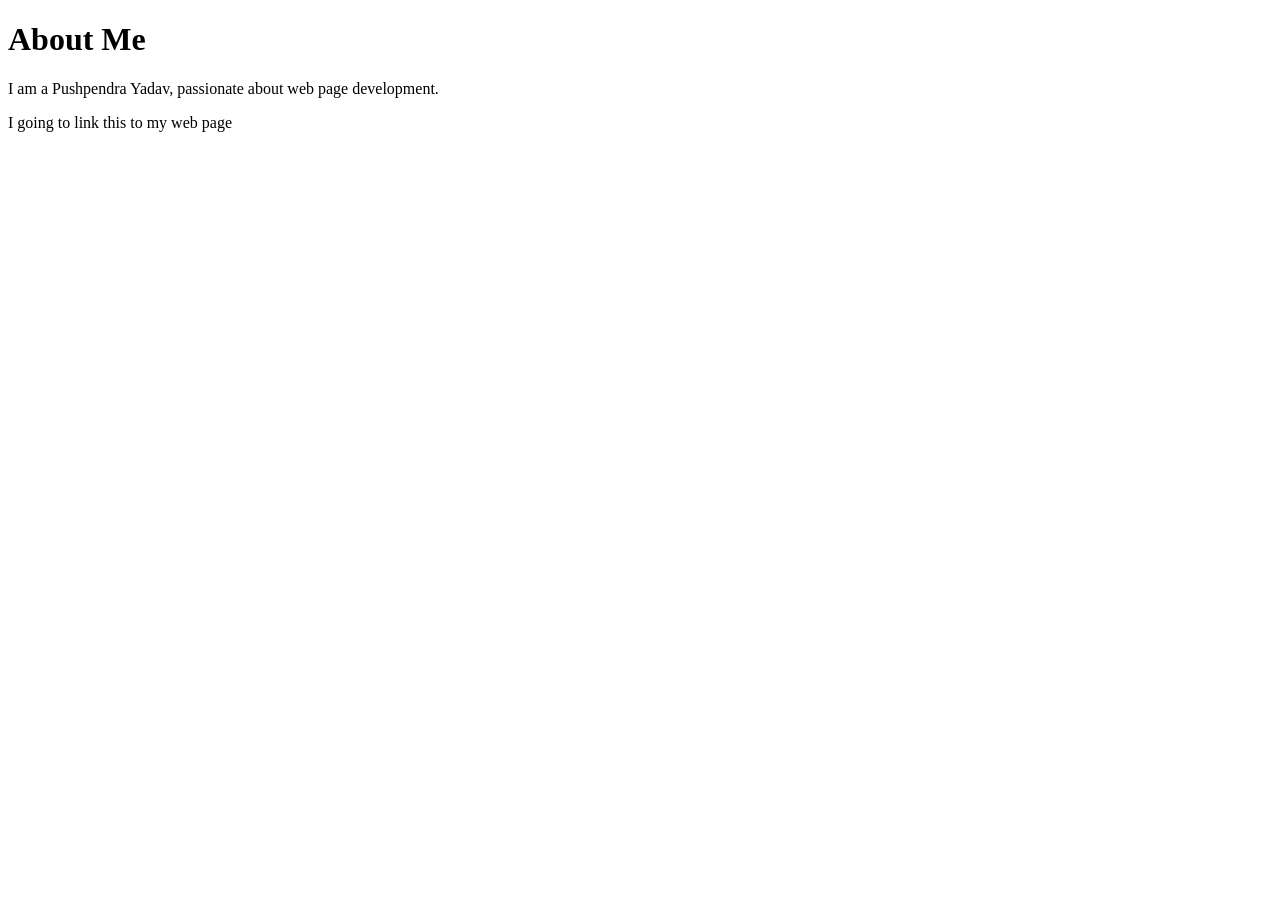
==== aboutme.html @ b74ad7c9 "Initial HTML project" ====
<!DOCTYPE html>
<html lang="en">
<head>
    <meta charset="UTF-8">
    <meta name="viewport" content="width=device-width, initial-scale=1.0">
    <title>Experience</title>
</head>
<body>
    <h1>About Me</h1> 
    <p>I am a Pushpendra Yadav, passionate about web page development.</p>  
    <p>I going to link this to my web page </p>
</body>
</html>
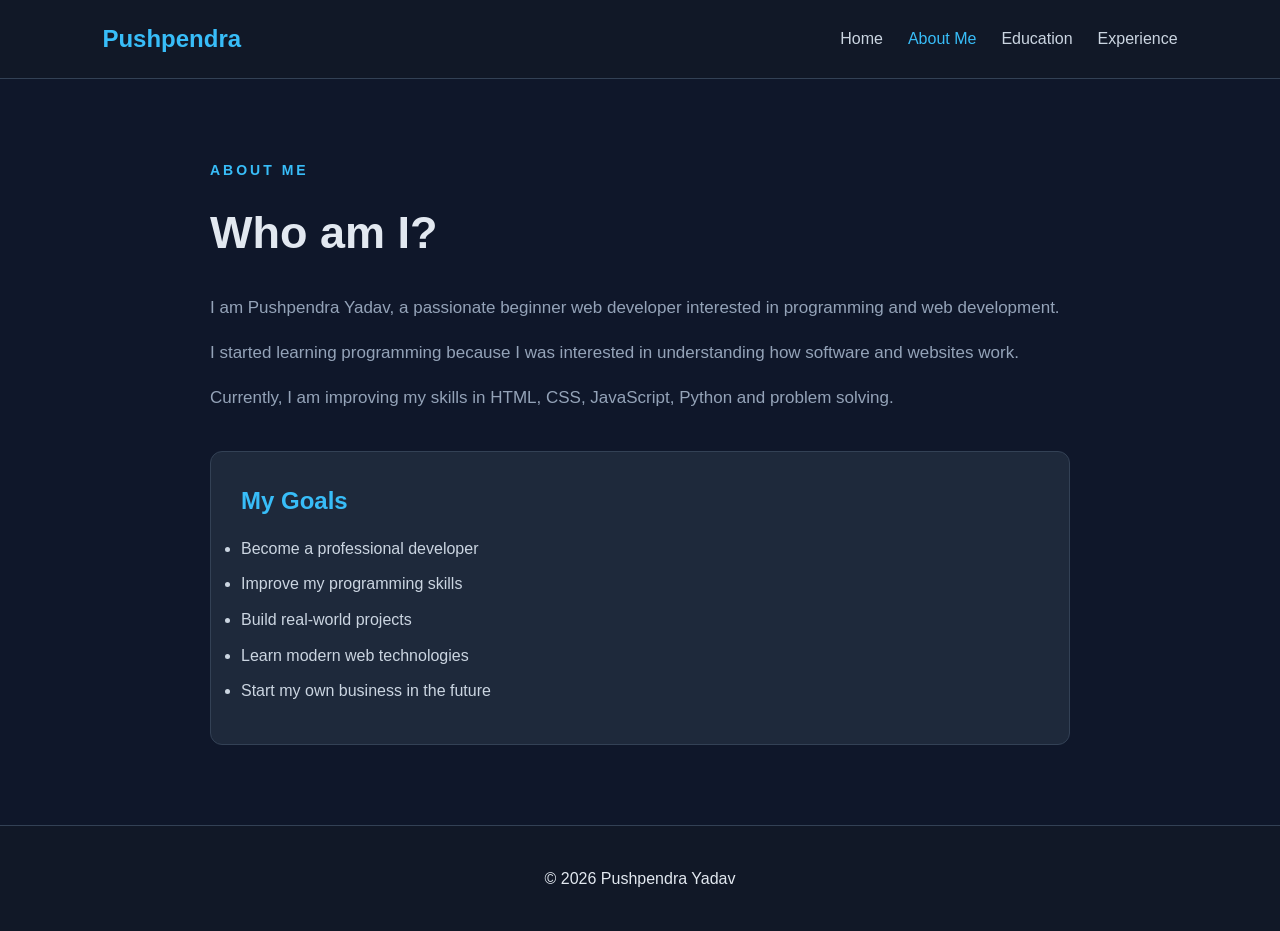
==== commit 431e80c6: "new changes in my web page" ====
--- a/aboutme.html
+++ b/aboutme.html
@@ -1,13 +1,74 @@
-<!DOCTYPE html>
+<!doctype html>
 <html lang="en">
-<head>
-    <meta charset="UTF-8">
-    <meta name="viewport" content="width=device-width, initial-scale=1.0">
-    <title>Experience</title>
-</head>
-<body>
-    <h1>About Me</h1> 
-    <p>I am a Pushpendra Yadav, passionate about web page development.</p>  
-    <p>I going to link this to my web page </p>
-</body>
-</html>+  <head>
+    <meta charset="UTF-8" />
+    <meta name="viewport" content="width=device-width, initial-scale=1.0" />
+
+    <title>About Me | Pushpendra Yadav</title>
+
+    <link rel="stylesheet" href="style.css" />
+  </head>
+
+  <body>
+    <!-- Navigation -->
+    <header class="navbar">
+      <div class="logo">Pushpendra</div>
+
+      <nav>
+        <a href="index.html"> Home </a>
+
+        <a href="aboutme.html" class="active"> About Me </a>
+
+        <a href="education.html"> Education </a>
+
+        <a href="experience.html"> Experience </a>
+      </nav>
+    </header>
+
+    <!-- About Section -->
+    <main>
+      <section class="page-section">
+        <p class="welcome">ABOUT ME</p>
+
+        <h1>Who am I?</h1>
+
+        <p>
+          I am Pushpendra Yadav, a passionate beginner web developer interested
+          in programming and web development.
+        </p>
+
+        <p>
+          I started learning programming because I was interested in
+          understanding how software and websites work.
+        </p>
+
+        <p>
+          Currently, I am improving my skills in HTML, CSS, JavaScript, Python
+          and problem solving.
+        </p>
+
+        <div class="info-box">
+          <h2>My Goals</h2>
+
+          <ul>
+            <li>Become a professional developer</li>
+
+            <li>Improve my programming skills</li>
+
+            <li>Build real-world projects</li>
+
+            <li>Learn modern web technologies</li>
+
+            <li>Start my own business in the future</li>
+          </ul>
+        </div>
+      </section>
+    </main>
+
+    <footer>
+      <p>© 2026 Pushpendra Yadav</p>
+    </footer>
+
+    <script src="script.js"></script>
+  </body>
+</html>
--- a/style.css
+++ b/style.css
@@ -0,0 +1,491 @@
+/* =========================
+   BASIC RESET
+========================= */
+
+* {
+  margin: 0;
+  padding: 0;
+  box-sizing: border-box;
+}
+
+body {
+  font-family: Arial, sans-serif;
+  background: #0f172a;
+  color: #e2e8f0;
+  line-height: 1.6;
+}
+
+/* =========================
+   NAVBAR
+========================= */
+
+.navbar {
+  width: 100%;
+  padding: 20px 8%;
+
+  display: flex;
+  justify-content: space-between;
+  align-items: center;
+
+  background: #111827;
+
+  border-bottom: 1px solid #334155;
+}
+
+.logo {
+  font-size: 24px;
+  font-weight: bold;
+  color: #38bdf8;
+}
+
+nav {
+  display: flex;
+  gap: 25px;
+}
+
+nav a {
+  text-decoration: none;
+  color: #cbd5e1;
+
+  font-size: 16px;
+
+  transition: 0.3s;
+}
+
+nav a:hover,
+nav a.active {
+  color: #38bdf8;
+}
+
+/* =========================
+   HERO
+========================= */
+
+.hero {
+  min-height: 70vh;
+
+  display: flex;
+  align-items: center;
+  justify-content: center;
+
+  text-align: center;
+
+  padding: 60px 20px;
+
+  background: radial-gradient(circle at top, #1e3a5f, #0f172a 60%);
+}
+
+.hero-content {
+  max-width: 800px;
+}
+
+.welcome {
+  color: #38bdf8;
+
+  font-size: 14px;
+
+  font-weight: bold;
+
+  letter-spacing: 3px;
+
+  margin-bottom: 15px;
+}
+
+.hero h1 {
+  font-size: 52px;
+
+  margin-bottom: 20px;
+}
+
+.hero h1 span {
+  color: #38bdf8;
+}
+
+.intro {
+  max-width: 650px;
+
+  margin: auto;
+
+  color: #94a3b8;
+
+  font-size: 18px;
+}
+
+/* =========================
+   BUTTONS
+========================= */
+
+.buttons {
+  margin-top: 30px;
+
+  display: flex;
+
+  justify-content: center;
+
+  gap: 15px;
+}
+
+.btn {
+  text-decoration: none;
+
+  padding: 12px 25px;
+
+  border-radius: 8px;
+
+  background: #38bdf8;
+
+  color: #0f172a;
+
+  font-weight: bold;
+
+  transition: 0.3s;
+}
+
+.btn:hover {
+  transform: translateY(-3px);
+
+  background: #7dd3fc;
+}
+
+.btn.secondary {
+  background: transparent;
+
+  color: #38bdf8;
+
+  border: 1px solid #38bdf8;
+}
+
+/* =========================
+   SECTIONS
+========================= */
+
+.section {
+  padding: 80px 8%;
+
+  text-align: center;
+}
+
+.section h2 {
+  font-size: 35px;
+
+  margin-bottom: 10px;
+}
+
+.section-text {
+  color: #94a3b8;
+
+  margin-bottom: 40px;
+}
+
+/* =========================
+   SKILLS
+========================= */
+
+.skills-container {
+  max-width: 1100px;
+
+  margin: auto;
+
+  display: grid;
+
+  grid-template-columns: repeat(4, 1fr);
+
+  gap: 20px;
+}
+
+.skill-card {
+  padding: 30px 20px;
+
+  background: #1e293b;
+
+  border: 1px solid #334155;
+
+  border-radius: 12px;
+
+  transition: 0.3s;
+}
+
+.skill-card:hover {
+  transform: translateY(-8px);
+
+  border-color: #38bdf8;
+}
+
+.skill-card h3 {
+  color: #38bdf8;
+
+  margin-bottom: 10px;
+}
+
+.skill-card p {
+  color: #94a3b8;
+}
+
+/* =========================
+   TABLE
+========================= */
+
+.project-table {
+  max-width: 900px;
+
+  margin: auto;
+
+  overflow-x: auto;
+}
+
+table {
+  width: 100%;
+
+  border-collapse: collapse;
+
+  background: #1e293b;
+}
+
+th,
+td {
+  padding: 16px;
+
+  border: 1px solid #334155;
+}
+
+th {
+  background: #172033;
+
+  color: #38bdf8;
+}
+
+td a {
+  color: #38bdf8;
+
+  text-decoration: none;
+}
+
+.completed {
+  color: #4ade80;
+}
+
+.learning {
+  color: #facc15;
+}
+
+/* =========================
+   OTHER PAGES
+========================= */
+
+.page-section {
+  max-width: 900px;
+
+  margin: auto;
+
+  padding: 80px 20px;
+}
+
+.page-section h1 {
+  font-size: 45px;
+
+  margin-bottom: 25px;
+}
+
+.page-section > p:not(.welcome) {
+  color: #94a3b8;
+
+  margin-bottom: 18px;
+
+  font-size: 17px;
+}
+
+/* =========================
+   INFO BOX
+========================= */
+
+.info-box {
+  margin-top: 40px;
+
+  padding: 30px;
+
+  background: #1e293b;
+
+  border: 1px solid #334155;
+
+  border-radius: 12px;
+}
+
+.info-box h2 {
+  color: #38bdf8;
+
+  margin-bottom: 15px;
+}
+
+.info-box li {
+  margin: 10px 0;
+
+  color: #cbd5e1;
+}
+
+/* =========================
+   EDUCATION
+========================= */
+
+.education-card,
+.experience-card {
+  background: #1e293b;
+
+  border: 1px solid #334155;
+
+  border-radius: 12px;
+
+  padding: 30px;
+
+  margin-top: 25px;
+
+  transition: 0.3s;
+}
+
+.education-card:hover,
+.experience-card:hover {
+  border-color: #38bdf8;
+
+  transform: translateY(-5px);
+}
+
+.education-card h2,
+.experience-card h2 {
+  color: #38bdf8;
+
+  margin-bottom: 10px;
+}
+
+.education-card h3 {
+  margin-bottom: 10px;
+}
+
+.education-card p,
+.experience-card p {
+  color: #94a3b8;
+}
+
+.status {
+  display: inline-block;
+
+  margin-top: 15px;
+
+  padding: 5px 12px;
+
+  border-radius: 20px;
+
+  background: #064e3b;
+
+  color: #4ade80;
+
+  font-size: 13px;
+}
+
+.experience-card li {
+  margin: 8px 0;
+
+  color: #cbd5e1;
+}
+
+/* =========================
+   FOOTER
+========================= */
+
+footer {
+  text-align: center;
+
+  padding: 40px 20px;
+
+  background: #111827;
+
+  border-top: 1px solid #334155;
+}
+
+footer h3 {
+  color: #38bdf8;
+
+  margin-bottom: 10px;
+}
+
+footer a {
+  color: #38bdf8;
+
+  text-decoration: none;
+}
+
+footer button {
+  margin-top: 15px;
+
+  padding: 10px 20px;
+
+  border: none;
+
+  border-radius: 6px;
+
+  background: #38bdf8;
+
+  color: #0f172a;
+
+  font-weight: bold;
+
+  cursor: pointer;
+}
+
+footer button:hover {
+  background: #7dd3fc;
+}
+
+.copyright {
+  margin-top: 20px;
+
+  color: #64748b;
+
+  font-size: 14px;
+}
+
+/* =========================
+   MOBILE RESPONSIVE
+========================= */
+
+@media (max-width: 800px) {
+  .navbar {
+    flex-direction: column;
+
+    gap: 15px;
+  }
+
+  nav {
+    flex-wrap: wrap;
+
+    justify-content: center;
+
+    gap: 15px;
+  }
+
+  .hero h1 {
+    font-size: 38px;
+  }
+
+  .skills-container {
+    grid-template-columns: repeat(2, 1fr);
+  }
+}
+
+@media (max-width: 500px) {
+  .skills-container {
+    grid-template-columns: 1fr;
+  }
+
+  .buttons {
+    flex-direction: column;
+
+    align-items: center;
+  }
+
+  .btn {
+    width: 200px;
+  }
+
+  .hero h1 {
+    font-size: 32px;
+  }
+}
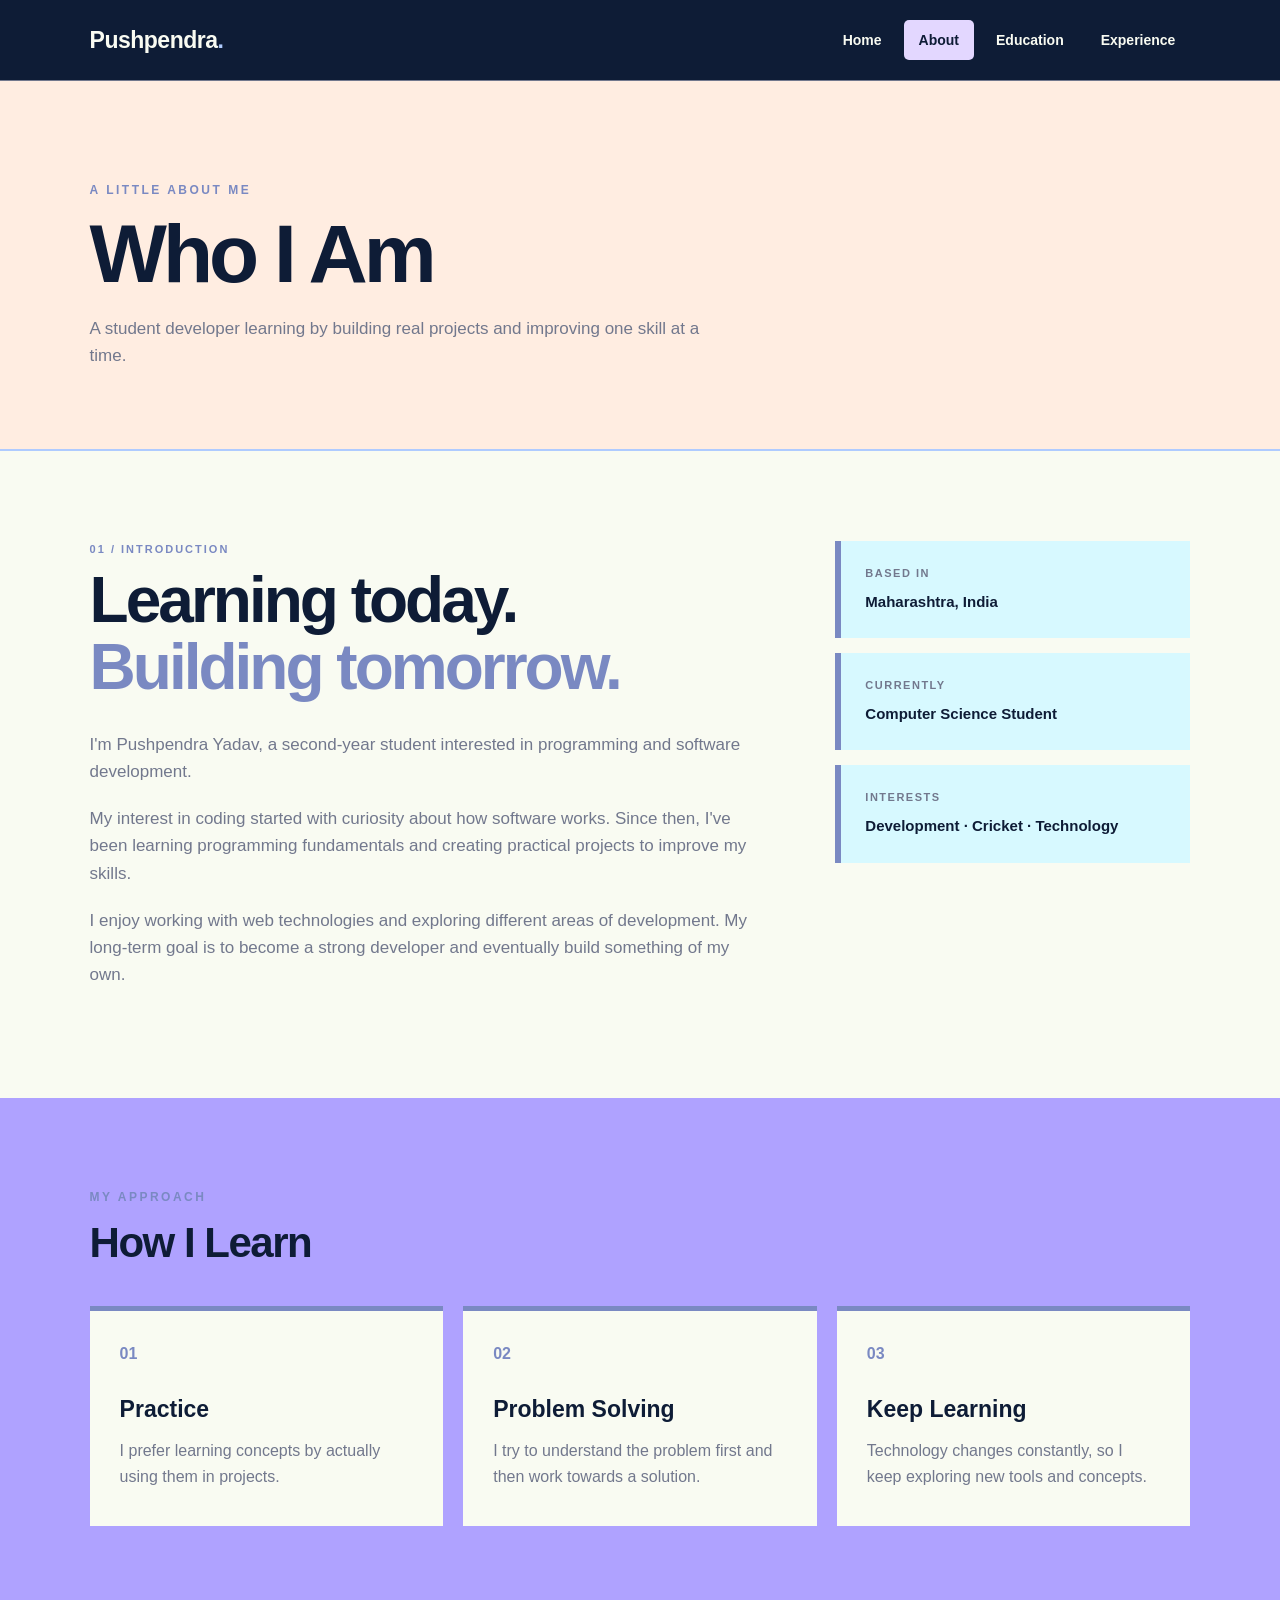
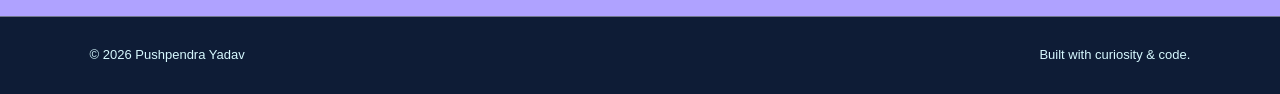
==== commit 99c4e522: "Redesign portfolio website" ====
--- a/aboutme.html
+++ b/aboutme.html
@@ -10,63 +10,122 @@
   </head>
 
   <body>
-    <!-- Navigation -->
+    <!-- NAVBAR -->
     <header class="navbar">
-      <div class="logo">Pushpendra</div>
+      <a href="index.html" class="logo"> Pushpendra<span>.</span> </a>
 
       <nav>
-        <a href="index.html"> Home </a>
-
-        <a href="aboutme.html" class="active"> About Me </a>
-
-        <a href="education.html"> Education </a>
-
-        <a href="experience.html"> Experience </a>
+        <a href="index.html">Home</a>
+        <a href="aboutme.html" class="active">About</a>
+        <a href="education.html">Education</a>
+        <a href="experience.html">Experience</a>
       </nav>
     </header>
 
-    <!-- About Section -->
     <main>
-      <section class="page-section">
-        <p class="welcome">ABOUT ME</p>
+      <section class="page-header">
+        <p class="eyebrow">A LITTLE ABOUT ME</p>
 
-        <h1>Who am I?</h1>
+        <h1>Who I Am</h1>
 
         <p>
-          I am Pushpendra Yadav, a passionate beginner web developer interested
-          in programming and web development.
+          A student developer learning by building real projects and improving
+          one skill at a time.
         </p>
+      </section>
 
-        <p>
-          I started learning programming because I was interested in
-          understanding how software and websites work.
-        </p>
+      <section class="about-layout">
+        <div class="about-main">
+          <p class="small-label">01 / INTRODUCTION</p>
 
-        <p>
-          Currently, I am improving my skills in HTML, CSS, JavaScript, Python
-          and problem solving.
-        </p>
+          <h2>
+            Learning today.
+            <span>Building tomorrow.</span>
+          </h2>
 
-        <div class="info-box">
-          <h2>My Goals</h2>
+          <p>
+            I'm Pushpendra Yadav, a second-year student interested in
+            programming and software development.
+          </p>
 
-          <ul>
-            <li>Become a professional developer</li>
+          <p>
+            My interest in coding started with curiosity about how software
+            works. Since then, I've been learning programming fundamentals and
+            creating practical projects to improve my skills.
+          </p>
 
-            <li>Improve my programming skills</li>
+          <p>
+            I enjoy working with web technologies and exploring different areas
+            of development. My long-term goal is to become a strong developer
+            and eventually build something of my own.
+          </p>
+        </div>
 
-            <li>Build real-world projects</li>
+        <aside class="about-side">
+          <div class="info-box">
+            <p>BASED IN</p>
+            <strong>Maharashtra, India</strong>
+          </div>
 
-            <li>Learn modern web technologies</li>
+          <div class="info-box">
+            <p>CURRENTLY</p>
+            <strong>Computer Science Student</strong>
+          </div>
 
-            <li>Start my own business in the future</li>
-          </ul>
+          <div class="info-box">
+            <p>INTERESTS</p>
+            <strong>Development · Cricket · Technology</strong>
+          </div>
+        </aside>
+      </section>
+
+      <section class="values-section">
+        <div class="section-heading">
+          <p class="eyebrow">MY APPROACH</p>
+
+          <h2>How I Learn</h2>
+        </div>
+
+        <div class="values-grid">
+          <div class="value-card">
+            <span>01</span>
+
+            <h3>Practice</h3>
+
+            <p>
+              I prefer learning concepts by actually using them in projects.
+            </p>
+          </div>
+
+          <div class="value-card">
+            <span>02</span>
+
+            <h3>Problem Solving</h3>
+
+            <p>
+              I try to understand the problem first and then work towards a
+              solution.
+            </p>
+          </div>
+
+          <div class="value-card">
+            <span>03</span>
+
+            <h3>Keep Learning</h3>
+
+            <p>
+              Technology changes constantly, so I keep exploring new tools and
+              concepts.
+            </p>
+          </div>
         </div>
       </section>
     </main>
 
     <footer>
       <p>© 2026 Pushpendra Yadav</p>
+
+      <p>Built with curiosity & code.</p>
     </footer>
 
     <script src="script.js"></script>
--- a/style.css
+++ b/style.css
@@ -1,491 +1,987 @@
-/* =========================
-   BASIC RESET
-========================= */
+/* =====================================================
+   PUSHENDRA YADAV PORTFOLIO
+   REDESIGNED USING YOUR COLOR PALETTE ONLY
+   ===================================================== */
+
+:root {
+    --periwinkle: #E3D7FF;
+    --soft-periwinkle: #AFA2FF;
+    --glaucous: #7A89C2;
+    --slate-grey: #72788D;
+    --ebony: #636B61;
+
+    --linen: #FFEDE1;
+    --ivory: #F9FBF2;
+    --light-cyan: #D7F9FF;
+    --baby-blue: #AFCBFF;
+    --prussian-blue: #0E1C36;
+}
+
+
+/* =====================================================
+   RESET
+   ===================================================== */
 
 * {
-  margin: 0;
-  padding: 0;
-  box-sizing: border-box;
+    margin: 0;
+    padding: 0;
+    box-sizing: border-box;
+}
+
+html {
+    scroll-behavior: smooth;
 }
 
 body {
-  font-family: Arial, sans-serif;
-  background: #0f172a;
-  color: #e2e8f0;
-  line-height: 1.6;
-}
-
-/* =========================
+    min-height: 100vh;
+
+    font-family:
+        Inter,
+        Arial,
+        Helvetica,
+        sans-serif;
+
+    color: var(--prussian-blue);
+
+    background: var(--ivory);
+
+    line-height: 1.6;
+}
+
+main {
+    overflow: hidden;
+}
+
+a {
+    transition: 0.25s ease;
+}
+
+
+/* =====================================================
    NAVBAR
-========================= */
+   ===================================================== */
 
 .navbar {
-  width: 100%;
-  padding: 20px 8%;
-
-  display: flex;
-  justify-content: space-between;
-  align-items: center;
-
-  background: #111827;
-
-  border-bottom: 1px solid #334155;
+    width: 100%;
+
+    padding: 20px 7%;
+
+    display: flex;
+    align-items: center;
+    justify-content: space-between;
+
+    background: var(--prussian-blue);
+
+    position: sticky;
+    top: 0;
+
+    z-index: 1000;
+
+    border-bottom: 1px solid var(--slate-grey);
 }
 
 .logo {
-  font-size: 24px;
-  font-weight: bold;
-  color: #38bdf8;
-}
-
-nav {
-  display: flex;
-  gap: 25px;
-}
-
-nav a {
-  text-decoration: none;
-  color: #cbd5e1;
-
-  font-size: 16px;
-
-  transition: 0.3s;
-}
-
-nav a:hover,
-nav a.active {
-  color: #38bdf8;
-}
-
-/* =========================
+    color: var(--ivory);
+
+    text-decoration: none;
+
+    font-size: 23px;
+    font-weight: 800;
+
+    letter-spacing: -0.5px;
+}
+
+.logo span {
+    color: var(--baby-blue);
+}
+
+.navbar nav {
+    display: flex;
+
+    align-items: center;
+
+    gap: 7px;
+}
+
+.navbar nav a {
+    color: var(--ivory);
+
+    text-decoration: none;
+
+    padding: 9px 15px;
+
+    font-size: 14px;
+    font-weight: 600;
+
+    border-radius: 5px;
+
+    transition: 0.25s ease;
+}
+
+.navbar nav a:hover {
+    color: var(--prussian-blue);
+
+    background: var(--baby-blue);
+}
+
+.navbar nav a.active {
+    color: var(--prussian-blue);
+
+    background: var(--periwinkle);
+}
+
+
+/* =====================================================
+   COMMON TEXT
+   ===================================================== */
+
+.eyebrow {
+    color: var(--glaucous);
+
+    font-size: 12px;
+    font-weight: 800;
+
+    letter-spacing: 2.5px;
+
+    margin-bottom: 12px;
+}
+
+.small-label {
+    color: var(--glaucous);
+
+    font-size: 11px;
+    font-weight: 800;
+
+    letter-spacing: 2px;
+
+    margin-bottom: 8px;
+}
+
+
+/* =====================================================
    HERO
-========================= */
+   ===================================================== */
 
 .hero {
-  min-height: 70vh;
-
-  display: flex;
-  align-items: center;
-  justify-content: center;
-
-  text-align: center;
-
-  padding: 60px 20px;
-
-  background: radial-gradient(circle at top, #1e3a5f, #0f172a 60%);
+    min-height: 650px;
+
+    padding: 90px 7%;
+
+    display: grid;
+
+    grid-template-columns: 1.1fr 0.9fr;
+
+    gap: 70px;
+
+    align-items: center;
+
+    background: var(--linen);
 }
 
 .hero-content {
-  max-width: 800px;
-}
-
-.welcome {
-  color: #38bdf8;
-
-  font-size: 14px;
-
-  font-weight: bold;
-
-  letter-spacing: 3px;
-
-  margin-bottom: 15px;
-}
-
-.hero h1 {
-  font-size: 52px;
-
-  margin-bottom: 20px;
-}
-
-.hero h1 span {
-  color: #38bdf8;
-}
-
-.intro {
-  max-width: 650px;
-
-  margin: auto;
-
-  color: #94a3b8;
-
-  font-size: 18px;
-}
-
-/* =========================
-   BUTTONS
-========================= */
-
-.buttons {
-  margin-top: 30px;
-
-  display: flex;
-
-  justify-content: center;
-
-  gap: 15px;
+    max-width: 760px;
+}
+
+.hero-content h1 {
+    font-size: clamp(55px, 8vw, 105px);
+
+    line-height: 0.92;
+
+    letter-spacing: -5px;
+
+    color: var(--prussian-blue);
+
+    margin-bottom: 25px;
+}
+
+.hero-content h1 span {
+    display: block;
+
+    color: var(--glaucous);
+}
+
+.hero-content h2 {
+    font-size: 25px;
+
+    color: var(--prussian-blue);
+
+    margin-bottom: 18px;
+}
+
+.hero-text {
+    max-width: 620px;
+
+    font-size: 17px;
+
+    color: var(--slate-grey);
+
+    margin-bottom: 30px;
+}
+
+
+/* =====================================================
+   HERO BUTTONS
+   ===================================================== */
+
+.hero-buttons {
+    display: flex;
+
+    gap: 12px;
+
+    flex-wrap: wrap;
 }
 
 .btn {
-  text-decoration: none;
-
-  padding: 12px 25px;
-
-  border-radius: 8px;
-
-  background: #38bdf8;
-
-  color: #0f172a;
-
-  font-weight: bold;
-
-  transition: 0.3s;
-}
-
-.btn:hover {
-  transform: translateY(-3px);
-
-  background: #7dd3fc;
-}
-
-.btn.secondary {
-  background: transparent;
-
-  color: #38bdf8;
-
-  border: 1px solid #38bdf8;
-}
-
-/* =========================
-   SECTIONS
-========================= */
-
-.section {
-  padding: 80px 8%;
-
-  text-align: center;
-}
-
-.section h2 {
-  font-size: 35px;
-
-  margin-bottom: 10px;
-}
-
-.section-text {
-  color: #94a3b8;
-
-  margin-bottom: 40px;
-}
-
-/* =========================
+    display: inline-block;
+
+    text-decoration: none;
+
+    padding: 13px 22px;
+
+    font-weight: 700;
+
+    border-radius: 5px;
+
+    transition: 0.25s ease;
+}
+
+.primary-btn {
+    background: var(--glaucous);
+
+    color: var(--ivory);
+
+    border: 2px solid var(--glaucous);
+}
+
+.primary-btn:hover {
+    background: var(--soft-periwinkle);
+
+    border-color: var(--soft-periwinkle);
+
+    color: var(--prussian-blue);
+
+    transform: translateY(-2px);
+}
+
+.secondary-btn {
+    border: 2px solid var(--prussian-blue);
+
+    color: var(--prussian-blue);
+
+    background: var(--linen);
+}
+
+.secondary-btn:hover {
+    background: var(--prussian-blue);
+
+    color: var(--ivory);
+
+    transform: translateY(-2px);
+}
+
+
+/* =====================================================
+   CODE CARD
+   ===================================================== */
+
+.hero-card {
+    background: var(--prussian-blue);
+
+    padding: 0;
+
+    border-radius: 10px;
+
+    overflow: hidden;
+
+    border: 1px solid var(--slate-grey);
+
+    box-shadow:
+        14px 14px 0 var(--baby-blue);
+}
+
+.code-top {
+    height: 42px;
+
+    display: flex;
+
+    align-items: center;
+
+    gap: 8px;
+
+    padding-left: 18px;
+
+    background: var(--slate-grey);
+}
+
+.code-top span {
+    width: 10px;
+    height: 10px;
+
+    border-radius: 50%;
+
+    background: var(--periwinkle);
+}
+
+.hero-card pre {
+    padding: 30px;
+
+    overflow-x: auto;
+
+    color: var(--light-cyan);
+
+    font-size: 14px;
+
+    line-height: 1.8;
+}
+
+
+/* =====================================================
+   HOME SECTIONS
+   ===================================================== */
+
+.home-section {
+    padding: 90px 7%;
+
+    background: var(--ivory);
+}
+
+.section-heading {
+    margin-bottom: 40px;
+}
+
+.section-heading h2 {
+    font-size: 42px;
+
+    line-height: 1.1;
+
+    color: var(--prussian-blue);
+
+    letter-spacing: -1.5px;
+}
+
+
+/* =====================================================
    SKILLS
-========================= */
-
-.skills-container {
-  max-width: 1100px;
-
-  margin: auto;
-
-  display: grid;
-
-  grid-template-columns: repeat(4, 1fr);
-
-  gap: 20px;
-}
-
-.skill-card {
-  padding: 30px 20px;
-
-  background: #1e293b;
-
-  border: 1px solid #334155;
-
-  border-radius: 12px;
-
-  transition: 0.3s;
-}
-
-.skill-card:hover {
-  transform: translateY(-8px);
-
-  border-color: #38bdf8;
-}
-
-.skill-card h3 {
-  color: #38bdf8;
-
-  margin-bottom: 10px;
-}
-
-.skill-card p {
-  color: #94a3b8;
-}
-
-/* =========================
-   TABLE
-========================= */
-
-.project-table {
-  max-width: 900px;
-
-  margin: auto;
-
-  overflow-x: auto;
-}
-
-table {
-  width: 100%;
-
-  border-collapse: collapse;
-
-  background: #1e293b;
-}
-
-th,
-td {
-  padding: 16px;
-
-  border: 1px solid #334155;
-}
-
-th {
-  background: #172033;
-
-  color: #38bdf8;
-}
-
-td a {
-  color: #38bdf8;
-
-  text-decoration: none;
-}
-
-.completed {
-  color: #4ade80;
-}
-
-.learning {
-  color: #facc15;
-}
-
-/* =========================
-   OTHER PAGES
-========================= */
-
-.page-section {
-  max-width: 900px;
-
-  margin: auto;
-
-  padding: 80px 20px;
-}
-
-.page-section h1 {
-  font-size: 45px;
-
-  margin-bottom: 25px;
-}
-
-.page-section > p:not(.welcome) {
-  color: #94a3b8;
-
-  margin-bottom: 18px;
-
-  font-size: 17px;
-}
-
-/* =========================
-   INFO BOX
-========================= */
+   ===================================================== */
+
+.skills-grid {
+    display: grid;
+
+    grid-template-columns:
+        repeat(3, 1fr);
+
+    gap: 1px;
+
+    background: var(--slate-grey);
+
+    border: 1px solid var(--slate-grey);
+}
+
+.skill {
+    padding: 30px;
+
+    background: var(--ivory);
+
+    transition: 0.25s ease;
+}
+
+.skill:hover {
+    background: var(--light-cyan);
+
+    transform: translateY(-3px);
+}
+
+.skill strong {
+    display: block;
+
+    font-size: 20px;
+
+    margin-bottom: 6px;
+
+    color: var(--prussian-blue);
+}
+
+.skill span {
+    color: var(--slate-grey);
+
+    font-size: 14px;
+}
+
+
+/* =====================================================
+   PROJECTS
+   ===================================================== */
+
+.projects-section {
+    background: var(--periwinkle);
+
+    padding: 90px 7%;
+}
+
+.projects-grid {
+    display: grid;
+
+    grid-template-columns:
+        repeat(3, 1fr);
+
+    gap: 20px;
+}
+
+.project-card {
+    min-height: 300px;
+
+    padding: 30px;
+
+    background: var(--ivory);
+
+    border: 1px solid var(--glaucous);
+
+    border-radius: 8px;
+
+    transition: 0.25s ease;
+}
+
+.project-card:hover {
+    background: var(--light-cyan);
+
+    transform: translateY(-5px);
+
+    border-color: var(--soft-periwinkle);
+}
+
+.project-number {
+    font-size: 14px;
+
+    font-weight: 800;
+
+    color: var(--glaucous);
+
+    margin-bottom: 55px;
+}
+
+.project-card h3 {
+    font-size: 24px;
+
+    color: var(--prussian-blue);
+
+    margin-bottom: 12px;
+}
+
+.project-card p {
+    font-size: 14px;
+
+    color: var(--slate-grey);
+
+    margin-bottom: 25px;
+}
+
+.project-card > span {
+    font-size: 12px;
+
+    font-weight: 700;
+
+    color: var(--glaucous);
+}
+
+
+/* =====================================================
+   PAGE HEADER
+   ===================================================== */
+
+.page-header {
+    padding: 100px 7% 80px;
+
+    background: var(--linen);
+
+    border-bottom: 2px solid var(--baby-blue);
+}
+
+.page-header h1 {
+    font-size: clamp(48px, 7vw, 82px);
+
+    line-height: 1;
+
+    letter-spacing: -4px;
+
+    margin-bottom: 20px;
+
+    color: var(--prussian-blue);
+}
+
+.page-header > p:last-child {
+    max-width: 650px;
+
+    font-size: 17px;
+
+    color: var(--slate-grey);
+}
+
+
+/* =====================================================
+   ABOUT
+   ===================================================== */
+
+.about-layout {
+    padding: 90px 7%;
+
+    display: grid;
+
+    grid-template-columns: 1.5fr 0.8fr;
+
+    gap: 80px;
+
+    background: var(--ivory);
+}
+
+.about-main h2 {
+    font-size: clamp(38px, 5vw, 64px);
+
+    line-height: 1.05;
+
+    letter-spacing: -3px;
+
+    margin-bottom: 30px;
+
+    color: var(--prussian-blue);
+}
+
+.about-main h2 span {
+    color: var(--glaucous);
+}
+
+.about-main p:not(.small-label) {
+    max-width: 720px;
+
+    margin-bottom: 20px;
+
+    font-size: 17px;
+
+    color: var(--slate-grey);
+}
+
+.about-side {
+    display: flex;
+
+    flex-direction: column;
+
+    gap: 15px;
+}
 
 .info-box {
-  margin-top: 40px;
-
-  padding: 30px;
-
-  background: #1e293b;
-
-  border: 1px solid #334155;
-
-  border-radius: 12px;
-}
-
-.info-box h2 {
-  color: #38bdf8;
-
-  margin-bottom: 15px;
-}
-
-.info-box li {
-  margin: 10px 0;
-
-  color: #cbd5e1;
-}
-
-/* =========================
-   EDUCATION
-========================= */
-
-.education-card,
+    padding: 24px;
+
+    background: var(--light-cyan);
+
+    border-left: 6px solid var(--glaucous);
+
+    transition: 0.25s ease;
+}
+
+.info-box:hover {
+    background: var(--baby-blue);
+}
+
+.info-box p {
+    font-size: 11px;
+
+    font-weight: 800;
+
+    letter-spacing: 1.5px;
+
+    margin-bottom: 6px;
+
+    color: var(--slate-grey);
+}
+
+.info-box strong {
+    font-size: 15px;
+
+    color: var(--prussian-blue);
+}
+
+
+/* =====================================================
+   VALUES
+   ===================================================== */
+
+.values-section {
+    padding: 90px 7%;
+
+    background: var(--soft-periwinkle);
+}
+
+.values-grid {
+    display: grid;
+
+    grid-template-columns:
+        repeat(3, 1fr);
+
+    gap: 20px;
+}
+
+.value-card {
+    padding: 30px;
+
+    background: var(--ivory);
+
+    min-height: 220px;
+
+    border-top: 5px solid var(--glaucous);
+
+    transition: 0.25s ease;
+}
+
+.value-card:hover {
+    background: var(--light-cyan);
+
+    transform: translateY(-5px);
+}
+
+.value-card span {
+    color: var(--glaucous);
+
+    font-weight: 800;
+}
+
+.value-card h3 {
+    margin: 25px 0 10px;
+
+    font-size: 23px;
+
+    color: var(--prussian-blue);
+}
+
+.value-card p {
+    color: var(--slate-grey);
+}
+
+
+/* =====================================================
+   EDUCATION TIMELINE
+   ===================================================== */
+
+.timeline {
+    padding: 90px 7%;
+
+    background: var(--ivory);
+}
+
+.timeline-item {
+    display: grid;
+
+    grid-template-columns: 180px 2px 1fr;
+
+    gap: 30px;
+
+    min-height: 250px;
+}
+
+.timeline-date {
+    font-size: 14px;
+
+    font-weight: 800;
+
+    color: var(--glaucous);
+
+    padding-top: 5px;
+}
+
+.timeline-line {
+    width: 2px;
+
+    background: var(--glaucous);
+
+    position: relative;
+}
+
+.timeline-line::before {
+    content: "";
+
+    position: absolute;
+
+    width: 12px;
+    height: 12px;
+
+    background: var(--linen);
+
+    border: 3px solid var(--glaucous);
+
+    border-radius: 50%;
+
+    left: 50%;
+    top: 2px;
+
+    transform: translateX(-50%);
+}
+
+.timeline-content {
+    padding: 0 0 60px;
+}
+
+.timeline-content h2 {
+    font-size: 32px;
+
+    margin-bottom: 4px;
+
+    color: var(--prussian-blue);
+}
+
+.timeline-content h3 {
+    font-size: 17px;
+
+    color: var(--slate-grey);
+
+    margin-bottom: 15px;
+}
+
+.timeline-content > p:not(.small-label) {
+    max-width: 700px;
+
+    margin-bottom: 20px;
+
+    color: var(--slate-grey);
+}
+
+
+/* =====================================================
+   TAGS
+   ===================================================== */
+
+.tag-list {
+    display: flex;
+
+    gap: 8px;
+
+    flex-wrap: wrap;
+}
+
+.tag-list span {
+    padding: 5px 11px;
+
+    background: var(--baby-blue);
+
+    color: var(--prussian-blue);
+
+    font-size: 12px;
+
+    font-weight: 700;
+
+    border-radius: 4px;
+}
+
+
+/* =====================================================
+   EXPERIENCE
+   ===================================================== */
+
+.experience-list {
+    padding: 90px 7%;
+
+    background: var(--linen);
+}
+
 .experience-card {
-  background: #1e293b;
-
-  border: 1px solid #334155;
-
-  border-radius: 12px;
-
-  padding: 30px;
-
-  margin-top: 25px;
-
-  transition: 0.3s;
-}
-
-.education-card:hover,
+    display: grid;
+
+    grid-template-columns: 100px 1fr;
+
+    gap: 35px;
+
+    padding: 35px 0;
+
+    border-bottom: 2px solid var(--baby-blue);
+
+    transition: 0.25s ease;
+}
+
+.experience-card:first-child {
+    border-top: 2px solid var(--baby-blue);
+}
+
 .experience-card:hover {
-  border-color: #38bdf8;
-
-  transform: translateY(-5px);
-}
-
-.education-card h2,
-.experience-card h2 {
-  color: #38bdf8;
-
-  margin-bottom: 10px;
-}
-
-.education-card h3 {
-  margin-bottom: 10px;
-}
-
-.education-card p,
-.experience-card p {
-  color: #94a3b8;
-}
-
-.status {
-  display: inline-block;
-
-  margin-top: 15px;
-
-  padding: 5px 12px;
-
-  border-radius: 20px;
-
-  background: #064e3b;
-
-  color: #4ade80;
-
-  font-size: 13px;
-}
-
-.experience-card li {
-  margin: 8px 0;
-
-  color: #cbd5e1;
-}
-
-/* =========================
+    padding-left: 15px;
+
+    background: var(--light-cyan);
+}
+
+.experience-number {
+    font-size: 25px;
+
+    font-weight: 800;
+
+    color: var(--glaucous);
+}
+
+.experience-content h2 {
+    font-size: 32px;
+
+    margin-bottom: 12px;
+
+    color: var(--prussian-blue);
+}
+
+.experience-content > p:not(.small-label) {
+    max-width: 750px;
+
+    margin-bottom: 20px;
+
+    color: var(--slate-grey);
+}
+
+
+/* =====================================================
    FOOTER
-========================= */
+   ===================================================== */
 
 footer {
-  text-align: center;
-
-  padding: 40px 20px;
-
-  background: #111827;
-
-  border-top: 1px solid #334155;
-}
-
-footer h3 {
-  color: #38bdf8;
-
-  margin-bottom: 10px;
-}
-
-footer a {
-  color: #38bdf8;
-
-  text-decoration: none;
-}
-
-footer button {
-  margin-top: 15px;
-
-  padding: 10px 20px;
-
-  border: none;
-
-  border-radius: 6px;
-
-  background: #38bdf8;
-
-  color: #0f172a;
-
-  font-weight: bold;
-
-  cursor: pointer;
-}
-
-footer button:hover {
-  background: #7dd3fc;
-}
-
-.copyright {
-  margin-top: 20px;
-
-  color: #64748b;
-
-  font-size: 14px;
-}
-
-/* =========================
-   MOBILE RESPONSIVE
-========================= */
-
-@media (max-width: 800px) {
-  .navbar {
-    flex-direction: column;
-
-    gap: 15px;
-  }
-
-  nav {
-    flex-wrap: wrap;
-
-    justify-content: center;
-
-    gap: 15px;
-  }
-
-  .hero h1 {
-    font-size: 38px;
-  }
-
-  .skills-container {
-    grid-template-columns: repeat(2, 1fr);
-  }
-}
-
-@media (max-width: 500px) {
-  .skills-container {
-    grid-template-columns: 1fr;
-  }
-
-  .buttons {
-    flex-direction: column;
-
-    align-items: center;
-  }
-
-  .btn {
-    width: 200px;
-  }
-
-  .hero h1 {
-    font-size: 32px;
-  }
-}
+    padding: 28px 7%;
+
+    background: var(--prussian-blue);
+
+    color: var(--light-cyan);
+
+    display: flex;
+
+    justify-content: space-between;
+
+    gap: 20px;
+
+    font-size: 13px;
+
+    border-top: 1px solid var(--slate-grey);
+}
+
+
+/* =====================================================
+   RESPONSIVE - TABLET
+   ===================================================== */
+
+@media (max-width: 900px) {
+
+    .hero {
+        grid-template-columns: 1fr;
+
+        padding-top: 70px;
+    }
+
+    .hero-card {
+        max-width: 700px;
+    }
+
+    .skills-grid,
+    .projects-grid,
+    .values-grid {
+        grid-template-columns: 1fr 1fr;
+    }
+
+    .about-layout {
+        grid-template-columns: 1fr;
+    }
+
+}
+
+
+/* =====================================================
+   RESPONSIVE - MOBILE
+   ===================================================== */
+
+@media (max-width: 650px) {
+
+    .navbar {
+        padding: 18px 5%;
+
+        flex-direction: column;
+
+        gap: 15px;
+    }
+
+    .navbar nav {
+        width: 100%;
+
+        justify-content: center;
+
+        flex-wrap: wrap;
+    }
+
+    .navbar nav a {
+        font-size: 12px;
+
+        padding: 7px 9px;
+    }
+
+    .hero {
+        padding: 70px 5%;
+
+        min-height: auto;
+    }
+
+    .hero-content h1 {
+        font-size: 58px;
+
+        letter-spacing: -3px;
+    }
+
+    .hero-card {
+        box-shadow:
+            10px 10px 0 var(--baby-blue);
+    }
+
+    .skills-grid,
+    .projects-grid,
+    .values-grid {
+        grid-template-columns: 1fr;
+    }
+
+    .home-section,
+    .values-section,
+    .timeline,
+    .experience-list,
+    .projects-section {
+        padding: 65px 5%;
+    }
+
+    .page-header {
+        padding: 70px 5% 60px;
+    }
+
+    .page-header h1 {
+        font-size: 50px;
+
+        letter-spacing: -2px;
+    }
+
+    .section-heading h2 {
+        font-size: 36px;
+    }
+
+    .timeline-item {
+        grid-template-columns: 1fr;
+
+        gap: 10px;
+    }
+
+    .timeline-line {
+        display: none;
+    }
+
+    .timeline-content {
+        padding-bottom: 45px;
+    }
+
+    .experience-card {
+        grid-template-columns: 50px 1fr;
+
+        gap: 15px;
+    }
+
+    .experience-content h2 {
+        font-size: 25px;
+    }
+
+    footer {
+        flex-direction: column;
+
+        padding: 25px 5%;
+    }
+
+}
